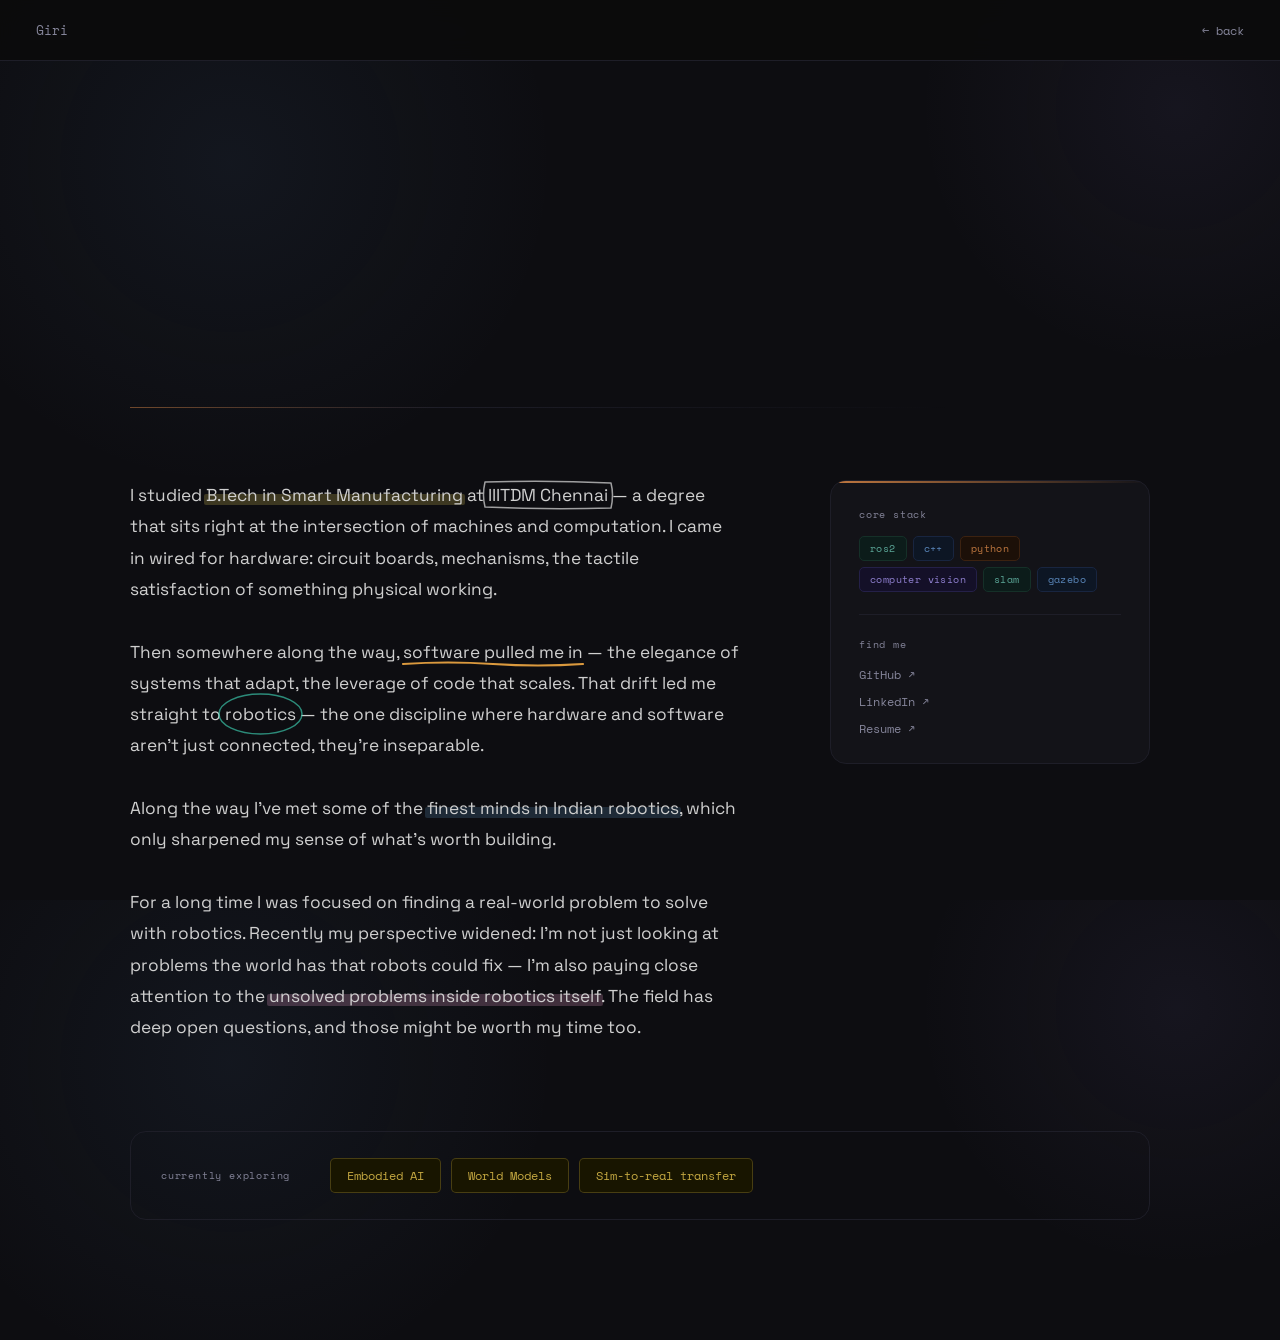
==== about.html @ 3f6599eb "Initial commit for Giri's portfolio website" ====
<!DOCTYPE html>
<html lang="en">
<head>
  <meta charset="UTF-8" />
  <meta name="viewport" content="width=device-width, initial-scale=1.0" />
  <title>About · Giri</title>
  <script>if(window.self!==window.top)document.documentElement.classList.add('embedded');</script>
  <link rel="preconnect" href="https://fonts.googleapis.com" />
  <link href="https://fonts.googleapis.com/css2?family=Space+Grotesk:wght@300;400;500;600&family=Space+Mono:wght@400;700&display=swap" rel="stylesheet" />
  <link rel="stylesheet" href="style.css" />
  <link rel="stylesheet" href="about.css" />
</head>
<body class="page-body">

  <nav class="page-nav">
    <a href="index.html" class="page-nav-logo">Giri</a>
    <a href="index.html" class="page-nav-back">← back</a>
  </nav>

  <div class="about-wrap">

    <!-- ── HEADER: title left, instrument readout right ── -->
    <header class="about-header">
      <div class="about-head-main">
        <p class="page-eyebrow">01 / 06</p>
        <h1 class="about-title">About<br>me<span class="title-tick">.</span></h1>
        <p class="about-tagline">
          Robotics engineer. Software thinker.<br>
          Obsessed with machines that understand the world.
        </p>
      </div>

      <div class="about-readout" aria-label="quick facts">
        <div class="readout-row">
          <span class="readout-key">base</span>
          <span class="readout-val">Bengaluru, IN · 12.97°N 77.59°E</span>
        </div>
        <div class="readout-row">
          <span class="readout-key">education</span>
          <span class="readout-val">IIITDM Chennai</span>
        </div>
        <div class="readout-row">
          <span class="readout-key">degree</span>
          <span class="readout-val">B.Tech Smart Manufacturing</span>
        </div>
        <div class="readout-row">
          <span class="readout-key">status</span>
          <span class="readout-val readout-open"><span class="dot dot--sm"></span>open to work</span>
        </div>
      </div>
    </header>

    <div class="about-rule"></div>

    <!-- ── MAIN GRID ── -->
    <div class="about-grid">

      <!-- Left: narrative -->
      <div class="about-story">

        <p class="about-para">
          I studied
          <span class="hl" data-hl-type="highlighter" data-hl-color="yellow" data-popup="pop-btech">B.Tech in Smart Manufacturing</span>
          at
          <span class="hl" data-hl-type="box" data-hl-color="white" data-popup="pop-iiitdm">IIITDM Chennai</span>
          — a degree that sits right at the intersection of machines and computation.
          I came in wired for hardware: circuit boards, mechanisms, the tactile satisfaction of something physical working.
        </p>

        <p class="about-para">
          Then somewhere along the way,
          <span class="hl" data-hl-type="underline" data-hl-color="orange" data-popup="pop-software">software pulled me in</span>
          — the elegance of systems that adapt, the leverage of code that scales.
          That drift led me straight to
          <span class="hl" data-hl-type="circle" data-hl-color="green" data-popup="pop-robotics">robotics</span>
          — the one discipline where hardware and software aren't just connected, they're inseparable.
        </p>

        <p class="about-para">
          Along the way I've met some of the
          <span class="hl" data-hl-type="highlighter" data-hl-color="blue" data-popup="pop-community">finest minds in Indian robotics</span>,
          which only sharpened my sense of what's worth building.
        </p>

        <p class="about-para">
          For a long time I was focused on finding a
          <span class="hl" data-hl-type="underline" data-hl-color="orange" data-popup="pop-oldlens">real-world problem to solve with robotics</span>.
          Recently my perspective widened: I'm not just looking at problems the world has that robots could fix —
          I'm also paying close attention to the
          <span class="hl" data-hl-type="highlighter" data-hl-color="pink" data-popup="pop-newlens">unsolved problems inside robotics itself</span>.
          The field has deep open questions, and those might be worth my time too.
        </p>

      </div>

      <!-- Right: one instrument panel, copper signal -->
      <aside class="about-sidebar">
        <div class="sidebar-card about-panel">
          <div class="panel-section">
            <span class="sidebar-card-label">core stack</span>
            <div class="stack-tags">
              <span class="tag tag--green">ROS2</span>
              <span class="tag tag--blue">C++</span>
              <span class="tag tag--amber">Python</span>
              <span class="tag tag--purple">Computer Vision</span>
              <span class="tag tag--green">SLAM</span>
              <span class="tag tag--blue">Gazebo</span>
            </div>
          </div>
          <div class="panel-section">
            <span class="sidebar-card-label">find me</span>
            <div class="sidebar-links">
              <a href="#" class="sidebar-link">GitHub ↗</a>
              <a href="#" class="sidebar-link">LinkedIn ↗</a>
              <a href="#" class="sidebar-link">Resume ↗</a>
            </div>
          </div>
        </div>
      </aside>

    </div>

    <!-- ── Currently exploring: full-width band, amber voice ── -->
    <div class="currently-wrap">
      <span class="currently-label">currently exploring</span>
      <div class="currently-items">
        <div class="currently-item">Embodied AI</div>
        <div class="currently-item">World Models</div>
        <div class="currently-item">Sim-to-real transfer</div>
      </div>
    </div>

  </div>

  <!-- Popups -->
  <div class="popup" id="pop-btech">
    <button class="popup-close" aria-label="Close">✕</button>
    <span class="popup-tag">education</span>
    <p>Smart Manufacturing sits at the intersection of mechanical, electronics, and computation — good ground for building broad intuition before narrowing into robotics.</p>
  </div>
  <div class="popup" id="pop-iiitdm">
    <button class="popup-close" aria-label="Close">✕</button>
    <span class="popup-tag">institute</span>
    <p>IIITDM Chennai — Indian Institute of Information Technology, Design and Manufacturing. Design thinking baked into a technical curriculum.</p>
  </div>
  <div class="popup" id="pop-software">
    <button class="popup-close" aria-label="Close">✕</button>
    <span class="popup-tag">turning point</span>
    <p>Hardware gives you the problem. Software gives you the leverage. I wanted both — which is exactly what robotics is.</p>
  </div>
  <div class="popup" id="pop-robotics">
    <button class="popup-close" aria-label="Close">✕</button>
    <span class="popup-tag">discipline</span>
    <p>The only engineering field where mechanical, electrical, and software constraints are all first-class. You can't afford to ignore any of them.</p>
  </div>
  <div class="popup" id="pop-community">
    <button class="popup-close" aria-label="Close">✕</button>
    <span class="popup-tag">community</span>
    <p>The Indian robotics ecosystem is smaller than it looks from outside, but the people in it are building seriously ambitious things. Meeting them changed what I thought was possible.</p>
  </div>
  <div class="popup" id="pop-oldlens">
    <button class="popup-close" aria-label="Close">✕</button>
    <span class="popup-tag">old lens</span>
    <p>The original framing: find a messy real-world domain — logistics, agriculture, healthcare — and ask "could a robot help here?" Still a valid question.</p>
  </div>
  <div class="popup" id="pop-newlens">
    <button class="popup-close" aria-label="Close">✕</button>
    <span class="popup-tag">new lens</span>
    <p>The wider framing: robotics itself has unsolved problems — sim-to-real transfer, safe exploration, uncertainty-aware control. Solving these unlocks everything downstream.</p>
  </div>

  <div class="popup-backdrop"></div>

  <script src="highlights.js"></script>
  <script src="about.js"></script>
<!-- impeccable-live-start -->
<script src="http://localhost:8400/live.js"></script>
<!-- impeccable-live-end -->
</body>
</html>
---- style.css ----
/* =====================================================
   TOKENS — edit here to retheme everything
   ===================================================== */
:root {
  --bg:           #0D0D11;
  --bg-soft:      #101016;
  --card:         #131318;
  --card-hover:   #1A1A22;
  --border:       #1E1E28;
  --border-hover: #2C2C3C;
  --text:         #E6E6EE;
  --muted:        #85859A;
  --muted-dim:    #54546A;
  --faint:        #23232E;
  --steel:        #5B88BC;
  --copper:       #C07840;
  --sage:         #5A9E7E;
  --indigo:       #9080D0;
  --amber:        #C4A840;

  --font-display: 'Space Grotesk', system-ui, sans-serif;
  --font-mono:    'Space Mono', monospace;

  --radius: 16px;
  --gap:    clamp(10px, 1vw, 14px);
}

/* =====================================================
   RESET
   ===================================================== */
*, *::before, *::after { box-sizing: border-box; margin: 0; padding: 0; }
html, body { height: 100%; }

/* Custom Scrollbars */
html {
  scrollbar-width: thin;
  scrollbar-color: rgba(91, 136, 188, 0.25) var(--bg);
}
::-webkit-scrollbar {
  width: 8px;
  height: 8px;
}
::-webkit-scrollbar-track {
  background: var(--bg);
}
::-webkit-scrollbar-thumb {
  background: rgba(91, 136, 188, 0.2) ;
  border-radius: 4px;
  border: 2px solid var(--bg);
}
::-webkit-scrollbar-thumb:hover {
  background: rgba(91, 136, 188, 0.4);
}

body {
  font-family: var(--font-display);
  background:
    radial-gradient(900px circle at 18% 18%, rgba(91,136,188,0.08), transparent 36%),
    radial-gradient(760px circle at 92% 12%, rgba(144,128,208,0.07), transparent 34%),
    var(--bg);
  color: var(--text);
  -webkit-font-smoothing: antialiased;
  /* full-viewport, no scroll on home */
  overflow: hidden;
}

a { text-decoration: none; color: inherit; }
a:focus-visible,
button:focus-visible {
  outline: 2px solid var(--steel);
  outline-offset: 4px;
}

/* =====================================================
   BENTO GRID
   ===================================================== */
.layout {
  display: grid;
  height: 100vh;
  padding: var(--gap);
  gap: var(--gap);
  position: relative;
  z-index: 1;

  /*
    Columns: [col1] [col2] [col3] [col4]
    Rows:    [row1] [row2] [row3]
  */
  grid-template-columns: minmax(280px, 1.05fr) minmax(250px, 1.2fr) minmax(250px, 1.2fr) minmax(260px, 0.95fr);
  grid-template-rows: minmax(220px, 1fr) minmax(200px, 0.9fr) minmax(180px, 0.8fr);

  grid-template-areas:
    "intro    intro    about    work"
    "projects projects reads    work"
    "projects projects exciting contact";
}

/* =====================================================
   INTRO CELL (not a card — just text)
   ===================================================== */
.intro-cell {
  grid-area: intro;
  display: flex;
  flex-direction: row;
  justify-content: space-between;
  align-items: stretch;
  gap: clamp(30px, 4vw, 50px);
  padding: clamp(24px, 3vw, 38px) clamp(20px, 2.4vw, 30px);
  min-width: 0;
}

.intro-inner {
  display: flex;
  flex-direction: column;
  justify-content: space-between;
  flex: 1.25;
  gap: 10px;
}

.intro-label {
  font-family: var(--font-mono);
  font-size: 11px;
  color: var(--steel);
  letter-spacing: 0.06em;
  text-transform: uppercase;
}

.intro-name {
  font-size: clamp(2.4rem, 4.5vw, 3.4rem);
  font-weight: 600;
  line-height: 1.0;
  letter-spacing: -0.03em;
  color: var(--text);
  text-wrap: balance;
}

.intro-lede {
  max-width: 31ch;
  font-size: clamp(1rem, 1.2vw, 1.16rem);
  line-height: 1.48;
  color: #c9c9d6;
  text-wrap: pretty;
}

.intro-actions {
  display: flex;
  flex-wrap: wrap;
  gap: 8px;
  margin-top: 6px;
}

.intro-action {
  min-height: 34px;
  display: inline-flex;
  align-items: center;
  justify-content: center;
  padding: 8px 13px;
  border: 1px solid var(--border);
  border-radius: 8px;
  font-family: var(--font-mono);
  font-size: 10.5px;
  color: var(--muted);
  background: rgba(19,19,24,0.66);
  transition: color 180ms ease, border-color 180ms ease, background 180ms ease, transform 180ms ease;
}

.intro-action:hover {
  color: var(--text);
  border-color: rgba(91,136,188,0.4);
  background: rgba(91,136,188,0.11);
  transform: translateY(-1px);
}

.intro-action--primary {
  color: #dcecff;
  border-color: rgba(91,136,188,0.44);
  background: rgba(91,136,188,0.16);
}

.intro-location {
  font-family: var(--font-mono);
  font-size: 12px;
  color: var(--muted);
  margin-top: 4px;
}

.intro-lower {
  display: flex;
  flex-direction: column;
  justify-content: space-between;
  flex: 0.75;
  gap: 18px;
  border-left: 1px solid rgba(230, 230, 238, 0.08);
  padding-left: clamp(20px, 3vw, 40px);
}

.terminal-console {
  background: rgba(13, 13, 17, 0.6);
  border: 1px solid rgba(92, 196, 122, 0.35);
  border-radius: 8px;
  padding: 14px;
  font-family: var(--font-mono);
  display: flex;
  flex-direction: column;
  gap: 10px;
  transition: border-color 200ms ease;
}
.terminal-header {
  display: flex;
  align-items: center;
  justify-content: space-between;
  font-size: 9px;
  text-transform: uppercase;
  letter-spacing: 0.1em;
  color: #5CC47A;
  border-bottom: 1px solid rgba(91, 136, 188, 0.1);
  padding-bottom: 6px;
  margin-bottom: 4px;
}
.terminal-line {
  display: flex;
  gap: 8px;
  font-size: 11px;
  line-height: 1.4;
}
.terminal-prompt {
  color: #5CC47A;
  user-select: none;
}
.terminal-key {
  color: var(--muted);
}
.terminal-val {
  color: var(--text);
  font-weight: 500;
}
.terminal-status {
  color: #5CC47A;
  font-weight: 600;
}

/* =====================================================
   CARD BASE
   ===================================================== */
.card {
  background: var(--card);
  border: 1px solid var(--border);
  border-radius: var(--radius);
  padding: clamp(20px, 2.2vw, 30px);
  display: flex;
  flex-direction: column;
  justify-content: flex-start;
  position: relative;
  overflow: hidden;
  transition:
    background 220ms ease,
    border-color 220ms ease,
    box-shadow 220ms ease,
    transform 400ms ease;
  cursor: pointer;
  transform-style: preserve-3d;
  will-change: transform;
}

.card:hover {
  background: var(--card-hover);
  border-color: var(--border-hover);
}

/* subtle noise texture overlay */
.card::after {
  content: '';
  position: absolute;
  inset: 0;
  background-image: url("data:image/svg+xml,%3Csvg xmlns='http://www.w3.org/2000/svg' width='200' height='200'%3E%3Cfilter id='n'%3E%3CfeTurbulence type='fractalNoise' baseFrequency='0.9' numOctaves='4' stitchTiles='stitch'/%3E%3C/feTurbulence%3E%3C/image%3E%3C/svg%3E");
  opacity: 0.018;
  pointer-events: none;
  border-radius: var(--radius);
}

/* ── card top row ── */
.card-top {
  display: flex;
  justify-content: space-between;
  align-items: flex-start;
}

.card-label {
  font-family: var(--font-mono);
  font-size: 12px;
  color: var(--muted);
  letter-spacing: 0.04em;
  text-transform: lowercase;
}

.card-arrow {
  font-size: 18px;
  color: var(--faint);
  transition: color 200ms ease, transform 200ms ease;
  line-height: 1;
}

.card:hover .card-arrow {
  color: var(--text);
  transform: translate(2px, -2px);
}

.card-title {
  font-family: var(--font-display);
  font-size: clamp(1.45rem, 2.2vw, 1.95rem);
  font-weight: 600;
  line-height: 1.1;
  letter-spacing: -0.035em;
  color: var(--text);
  margin-top: 12px;
  margin-bottom: auto;
  text-transform: lowercase;
  text-wrap: balance;
}

/* ── card bottom row ── */
.card-bottom {
  display: flex;
  justify-content: space-between;
  align-items: flex-end;
  margin-top: auto;
}

.card-desc {
  font-size: clamp(0.85rem, 1.1vw, 1rem);
  font-weight: 400;
  color: var(--text);
  line-height: 1.45;
  max-width: 34ch;
  margin-top: auto;
  padding-top: 12px;
  text-wrap: pretty;
}

.card-count {
  font-family: var(--font-mono);
  font-size: 11px;
  color: var(--muted);
  white-space: nowrap;
  padding-left: 12px;
  flex-shrink: 0;
}

/* =====================================================
   GRID PLACEMENT
   ===================================================== */
.card--projects  { grid-area: projects; }
.card--about     { grid-area: about; }
.card--work      { grid-area: work; }
.card--exciting  { grid-area: exciting; }
.card--reads     { grid-area: reads; }
.card--contact   { grid-area: contact; }

/* Projects — biggest card, larger title feel */
.card--projects .card-label {
  font-size: 13px;
}
.card--projects .card-desc {
  font-size: clamp(0.95rem, 1.3vw, 1.15rem);
  max-width: 40ch;
}

/* Work — tall right column, timeline fills the space */
.card--work {
  justify-content: flex-start;
}

/* mini git-tree timeline preview inside the work card */
.work-mini {
  margin-top: 18px;
  flex: 1;
  display: flex;
  flex-direction: column;
  justify-content: space-between;
  position: relative;
  z-index: 2;
}
.work-mini::before {               /* continuous tree trunk */
  content: '';
  position: absolute;
  left: 9px;
  top: 26px;
  bottom: 12px;
  width: 1.5px;
  background: linear-gradient(var(--border), var(--border) 70%, transparent);
}

.wm-label {
  font-family: var(--font-mono);
  font-size: 10px;
  letter-spacing: 0.16em;
  text-transform: uppercase;
  color: var(--muted);
  padding-left: 32px;
  margin-bottom: 2px;
  position: relative;
  z-index: 1;
}
.wm-label--edu {
  margin-top: 14px;
  padding-top: 12px;
}

.wm-item {
  display: grid;
  grid-template-columns: 20px 1fr auto;
  align-items: center;
  gap: 12px;
  padding: 8px 0;
  position: relative;
}

.wm-node {
  grid-column: 1;
  justify-self: center;
  width: 9px;
  height: 9px;
  border-radius: 50%;
  background: #2C2C3C;
  border: 2px solid var(--bg);
  box-shadow: 0 0 0 1.5px var(--border);
  z-index: 1;
  box-sizing: border-box;
}
.wm-node--edu {
  border-radius: 2px;
  transform: rotate(45deg);
}
.wm-item--now .wm-node {
  background: #5A9E7E;
  box-shadow: 0 0 0 1.5px rgba(90,158,126,0.5), 0 0 10px rgba(90,158,126,0.55);
}

.wm-node--logo {
  width: 20px;
  height: 20px;
  border-radius: 50%;
  background: #14141a;
  border: 1px solid var(--border);
  box-shadow: none;
  display: flex;
  align-items: center;
  justify-content: center;
  overflow: hidden;
  transform: none;
}
.wm-item--now .wm-node--logo {
  border-color: #5A9E7E;
  box-shadow: 0 0 10px rgba(90,158,126,0.25);
}
.wm-node--logo img {
  width: 100%;
  height: 100%;
  object-fit: cover;
}
.wm-node--logo:not(:has(img)) {
  width: 9px;
  height: 9px;
  background: #2C2C3C;
  border: 2px solid var(--bg);
  box-shadow: 0 0 0 1.5px var(--border);
}
.wm-item--now .wm-node--logo:not(:has(img)) {
  background: #5A9E7E;
  box-shadow: 0 0 0 1.5px rgba(90,158,126,0.5), 0 0 10px rgba(90,158,126,0.55);
}
.wm-text {
  display: flex;
  flex-direction: column;
  gap: 1px;
  min-width: 0;
}
.wm-role {
  font-size: clamp(0.86rem, 1vw, 1rem);
  color: var(--text);
  font-weight: 600;
  line-height: 1.25;
  white-space: nowrap;
  overflow: hidden;
  text-overflow: ellipsis;
}
.wm-co {
  font-family: var(--font-mono);
  font-size: 11px;
  color: var(--muted-dim);
  white-space: nowrap;
  overflow: hidden;
  text-overflow: ellipsis;
}
.wm-date {
  font-family: var(--font-mono);
  font-size: 11px;
  color: var(--muted-dim);
  white-space: nowrap;
}
.wm-item--now .wm-date { color: #5A9E7E; }

/* Contact — smallest, lean label only */
.card--contact .card-desc {
  font-size: 0.9rem;
  color: var(--text);
}

.about-preview {
  margin-top: auto;
  display: grid;
  gap: 14px;
  max-width: 38ch;
}

.about-preview-line {
  font-size: clamp(1rem, 1.6vw, 1.34rem);
  line-height: 1.22;
  letter-spacing: -0.02em;
  color: var(--text);
  text-wrap: balance;
}

.about-preview-note {
  width: fit-content;
  font-family: var(--font-mono);
  font-size: 10px;
  color: #d19a6f;
  background: rgba(192,120,64,0.1);
  border: 1px solid rgba(192,120,64,0.22);
  border-radius: 5px;
  padding: 5px 8px;
}

.work-signal {
  position: relative;
  z-index: 2;
  margin-top: 14px;
  padding-top: 14px;
  border-top: 1px solid rgba(230,230,238,0.08);
  display: grid;
  gap: 4px;
}

.work-signal span {
  font-family: var(--font-mono);
  font-size: 9.5px;
  color: var(--muted-dim);
  text-transform: lowercase;
}

.work-signal strong {
  font-size: 0.82rem;
  color: #d8d3ff;
  font-weight: 500;
  line-height: 1.25;
}

/* =====================================================
   SUB-PAGE SHELL (about, projects, etc.)
   ===================================================== */
.page-body {
  overflow: auto;
}

.page-nav {
  position: sticky;
  top: 0;
  z-index: 10;
  display: flex;
  align-items: center;
  justify-content: space-between;
  padding: 20px 36px;
  background: rgba(12,12,12,0.9);
  backdrop-filter: blur(12px);
  border-bottom: 1px solid var(--border);
}

.page-nav-logo {
  font-family: var(--font-mono);
  font-size: 13px;
  color: var(--muted);
}
.page-nav-logo:hover { color: var(--text); }

.page-nav-back {
  font-family: var(--font-mono);
  font-size: 12px;
  color: var(--muted);
  transition: color 200ms;
}
.page-nav-back:hover { color: var(--text); }

.page-content {
  max-width: 860px;
  margin: 0 auto;
  padding: 72px 36px 120px;
}

.page-eyebrow {
  font-family: var(--font-mono);
  font-size: 11px;
  color: var(--muted);
  text-transform: uppercase;
  letter-spacing: 0.1em;
  margin-bottom: 20px;
}

.page-title {
  font-size: clamp(2.4rem, 5vw, 4rem);
  font-weight: 600;
  letter-spacing: -0.04em;
  line-height: 1.0;
  margin-bottom: 24px;
}

.page-desc {
  font-size: 1.1rem;
  color: var(--muted);
  line-height: 1.7;
  max-width: 52ch;
  margin-bottom: 64px;
}

.placeholder-block {
  border: 1px dashed var(--border);
  border-radius: var(--radius);
  padding: 60px 40px;
  text-align: center;
  font-family: var(--font-mono);
  font-size: 13px;
  color: var(--muted);
}

/* =====================================================
   BACKGROUND NUMBER (decorative, positioned absolute)
   ===================================================== */
.card-bg-num {
  position: absolute;
  bottom: 16px;
  right: 24px;
  font-family: var(--font-mono);
  font-size: clamp(5rem, 9vw, 8.5rem);
  font-weight: 700;
  color: rgba(255, 255, 255, 0.035);
  line-height: 1;
  pointer-events: none;
  letter-spacing: -0.06em;
  user-select: none;
  transition: color 220ms ease;
}
.card:hover .card-bg-num {
  color: rgba(255, 255, 255, 0.055);
}

/* =====================================================
   TECH / TOPIC TAGS
   ===================================================== */
.card-tags {
  display: flex;
  gap: 6px;
  flex-wrap: wrap;
  margin-top: 18px;
}
.card-tags--sm {
  margin-top: 12px;
}

.tag {
  font-family: var(--font-mono);
  font-size: 10px;
  padding: 4px 10px;
  border-radius: 5px;
  text-transform: lowercase;
  letter-spacing: 0.04em;
  border: 1px solid transparent;
}
.tag--green  { background: #0C1C1A; color: #5CA899; border-color: #153028; }
.tag--amber  { background: #1C1008; color: #C07840; border-color: #3C2210; }
.tag--purple { background: #141028; color: #9080D0; border-color: #242048; }
.tag--blue   { background: #0D1624; color: #5B88BC; border-color: #182540; }
.tag--yellow { background: #181500; color: #C4A840; border-color: #352E00; }

/* =====================================================
   CARD-SPECIFIC ACCENTS
   ===================================================== */

/* =====================================================
   PROJECT CAROUSEL — one at a time, swipe animation
   ===================================================== */

.proj-carousel {
  flex: 1;
  min-height: 0;
  position: relative;
  overflow: hidden;
  margin: 12px 0 8px;
  border-radius: 12px;
  border: 1px solid rgba(255,255,255,0.06);
  isolation: isolate;
}

.proj-slide {
  position: absolute;
  inset: 0;
  display: flex;
  align-items: stretch;
  cursor: pointer;
  will-change: transform;
  transform: translateX(100%);
  user-select: none;
  overflow: hidden;
}

/* ── Slide themes — muted, purposeful, not template ── */
.proj-slide--steel {
  background: #0B0F1C;
  color: #5B88BC;
}
.proj-slide--copper {
  background: #130D07;
  color: #C07840;
}
.proj-slide--sage {
  background: #090F0C;
  color: #5A9E7E;
}
.proj-slide--indigo {
  background: #100C1C;
  color: #9080D0;
}
.proj-slide--amber {
  background: #141108;
  color: #C4A840;
}


/* ── Left: info column ── */
.proj-slide-info {
  flex: 1;
  min-width: 0;
  padding: clamp(46px, 5.5vw, 62px) 18px 34px 20px;
  display: flex;
  flex-direction: column;
  position: relative;
  z-index: 2;
}

/* Large ghosted project number — editorial element */
.proj-slide-num {
  font-family: var(--font-mono);
  font-size: clamp(3.2rem, 5vw, 4.5rem);
  font-weight: 700;
  letter-spacing: -0.06em;
  line-height: 1;
  color: currentColor;
  opacity: 0.065;
  position: absolute;
  top: 10px;
  left: 14px;
  pointer-events: none;
  user-select: none;
}

.proj-slide-header {
  display: flex;
  align-items: center;
  gap: 8px;
  margin-bottom: 10px;
}

.proj-slide-title {
  font-size: clamp(1.4rem, 2.4vw, 2.05rem);
  font-weight: 600;
  letter-spacing: -0.035em;
  line-height: 1.12;
  color: var(--text);
  margin-bottom: 8px;
}

.proj-slide-desc {
  font-size: clamp(0.78rem, 0.92vw, 0.9rem);
  color: #a9a9ba;
  line-height: 1.55;
  flex: 1;
  padding-bottom: 12px;
}

.proj-slide-tags {
  display: flex;
  flex-wrap: wrap;
  gap: 5px;
  margin-bottom: 14px;
}

.proj-slide-cta {
  font-family: var(--font-mono);
  font-size: 10px;
  color: currentColor;
  opacity: 0.6;
  letter-spacing: 0.04em;
  transition: opacity 200ms ease;
}
.proj-slide:hover .proj-slide-cta { opacity: 1; }

/* ── Right: visual column ── */
.proj-slide-vis {
  width: 46%;
  flex-shrink: 0;
  position: relative;
  overflow: hidden;
}

/* Subtle color glow from right */
.proj-slide-vis::before {
  content: '';
  position: absolute;
  inset: 0;
  background: radial-gradient(ellipse at 60% 50%, currentColor 0%, transparent 70%);
  opacity: 0.09;
  z-index: 1;
  pointer-events: none;
}

/* Left-edge fade — seamlessly blends vis into info panel */
.proj-slide-vis::after {
  content: '';
  position: absolute;
  top: 0; bottom: 0; left: 0;
  width: 55%;
  z-index: 3;
  pointer-events: none;
}
.proj-slide--steel .proj-slide-vis::after  { background: linear-gradient(to right, #0B0F1C, transparent); }
.proj-slide--copper .proj-slide-vis::after { background: linear-gradient(to right, #130D07, transparent); }
.proj-slide--sage .proj-slide-vis::after   { background: linear-gradient(to right, #090F0C, transparent); }
.proj-slide--indigo .proj-slide-vis::after { background: linear-gradient(to right, #100C1C, transparent); }
.proj-slide--amber .proj-slide-vis::after  { background: linear-gradient(to right, #141108, transparent); }


/* SVG illustrations */
.proj-slide-vis svg {
  position: absolute;
  inset: 0;
  width: 100%;
  height: 100%;
  padding: 14%;
  opacity: 0.45;
  transition: opacity 280ms ease;
  z-index: 2;
}
.proj-slide:hover .proj-slide-vis svg { opacity: 0.62; }

/* =====================================================
   PHOTO SLIDE — full-bleed real photo + left scrim
   ===================================================== */
.proj-slide--photo .proj-slide-photo-bg {
  position: absolute;
  inset: 0;
  z-index: 0;
}
.proj-slide-photo-img {
  width: 100%;
  height: 100%;
  object-fit: cover;
  object-position: center 75%;
  /* zoom in first so translate() has real room to move the subject right/up,
     since object-position alone has almost no horizontal slack on this portrait image */
  transform: scale(1.3) translate(15%, -8%);
  /* subtle grade so it sits in the dark-mode palette */
  filter: grayscale(0.22) contrast(1.04) brightness(0.92) saturate(0.92);
  transition: transform 600ms cubic-bezier(0.22, 1, 0.36, 1), filter 400ms ease;
}
.proj-slide--photo:hover .proj-slide-photo-img {
  transform: scale(1.36) translate(15%, -8%);
  filter: grayscale(0.1) contrast(1.06) brightness(0.98) saturate(1);
}

/* Scrim: solid card colour on the left, fading to reveal the robot on the right,
   plus a bottom darken so the dots + tags stay legible */
.proj-slide--photo .proj-slide-photo-bg::after {
  content: '';
  position: absolute;
  inset: 0;
  pointer-events: none;
  background:
    linear-gradient(90deg,
      #0B0F1C 0%,
      rgba(11,15,28,0.94) 28%,
      rgba(11,15,28,0.55) 52%,
      rgba(11,15,28,0.15) 78%,
      rgba(11,15,28,0.05) 100%),
    linear-gradient(0deg,
      rgba(11,15,28,0.78) 0%,
      rgba(11,15,28,0.1) 26%,
      transparent 45%);
}

/* On the photo slide the info panel overlays the image, constrained to the left */
.proj-slide--photo .proj-slide-info {
  flex: 0 0 min(68%, 430px);
  max-width: min(68%, 430px);
  z-index: 2;
}

/* Faint steel accent line on the seam where text meets photo */
.proj-slide--photo .proj-slide-info::after {
  content: '';
  position: absolute;
  top: 22%;
  bottom: 22%;
  right: 0;
  width: 1px;
  background: linear-gradient(180deg, transparent, rgba(91,136,188,0.25), transparent);
  z-index: 3;
}

/* ── Sudoku photo overrides ── */

/* The newspaper image is landscape; rotate 90° inside the container
   so the pile-of-papers texture fills the card in portrait orientation,
   showing more depth and variation */
.proj-slide-photo-img--sudoku {
  object-position: center center;
  /* rotate in place — the image fills the parent (which is inset:0)
     so we scale to cover after the 90° turn */
  transform-origin: center center;
  transform: rotate(90deg) scale(1.78);
  filter: grayscale(0.35) contrast(1.06) brightness(0.8) saturate(0.8) sepia(0.08);
}
.proj-slide--photo-sudoku:hover .proj-slide-photo-img--sudoku {
  transform: rotate(90deg) scale(1.85);
  filter: grayscale(0.2) contrast(1.08) brightness(0.9) saturate(0.9) sepia(0.04);
}

/* Copper scrim — overrides the generic steel-blue one */
.proj-slide--photo-sudoku .proj-slide-photo-bg::after {
  background:
    linear-gradient(90deg,
      #130D07 0%,
      rgba(19,13,7,0.96) 26%,
      rgba(19,13,7,0.6) 50%,
      rgba(19,13,7,0.18) 74%,
      rgba(19,13,7,0.06) 100%),
    linear-gradient(0deg,
      rgba(19,13,7,0.82) 0%,
      rgba(19,13,7,0.12) 28%,
      transparent 48%);
}

/* Copper accent seam line */
.proj-slide--photo-sudoku .proj-slide-info::after {
  background: linear-gradient(180deg, transparent, rgba(192,120,64,0.3), transparent);
}

/* ── AMR diagram photo overrides ── */

/* The diagram is light-background technical art — darken + desaturate
   so it reads as a dark card visual, letting the colorful trajectories glow */
.proj-slide-photo-img--amr {
  object-position: 38% 52%;
  filter: brightness(0.42) saturate(1.4) contrast(1.12) hue-rotate(8deg);
  transition: transform 600ms cubic-bezier(0.22, 1, 0.36, 1), filter 400ms ease;
}
.proj-slide--photo-amr:hover .proj-slide-photo-img--amr {
  transform: scale(1.04);
  filter: brightness(0.52) saturate(1.5) contrast(1.14) hue-rotate(8deg);
}

/* Sage/green scrim — overrides the generic steel-blue one */
.proj-slide--photo-amr .proj-slide-photo-bg::after {
  background:
    linear-gradient(90deg,
      #090F0C 0%,
      rgba(9,15,12,0.97) 25%,
      rgba(9,15,12,0.65) 48%,
      rgba(9,15,12,0.2) 72%,
      rgba(9,15,12,0.05) 100%),
    linear-gradient(0deg,
      rgba(9,15,12,0.85) 0%,
      rgba(9,15,12,0.1) 26%,
      transparent 46%);
}

/* Sage accent seam line */
.proj-slide--photo-amr .proj-slide-info::after {
  background: linear-gradient(180deg, transparent, rgba(90,158,126,0.3), transparent);
}

/* ── Trolley diagram photo overrides ── */
.proj-slide-photo-img--trolley {
  object-position: 50% 50%;
  filter: brightness(0.46) saturate(1.3) contrast(1.15) hue-rotate(-10deg);
  transition: transform 600ms cubic-bezier(0.22, 1, 0.36, 1), filter 400ms ease;
}
.proj-slide--photo-trolley:hover .proj-slide-photo-img--trolley {
  transform: scale(1.04);
  filter: brightness(0.56) saturate(1.4) contrast(1.18) hue-rotate(-10deg);
}

/* Indigo scrim — overrides the generic steel-blue one */
.proj-slide--photo-trolley .proj-slide-photo-bg::after {
  background:
    linear-gradient(90deg,
      #100C1C 0%,
      rgba(16,12,28,0.97) 25%,
      rgba(16,12,28,0.68) 48%,
      rgba(16,12,28,0.22) 72%,
      rgba(16,12,28,0.05) 100%),
    linear-gradient(0deg,
      rgba(16,12,28,0.88) 0%,
      rgba(16,12,28,0.12) 26%,
      transparent 46%);
}

/* Indigo accent seam line */
.proj-slide--photo-trolley .proj-slide-info::after {
  background: linear-gradient(180deg, transparent, rgba(144,128,208,0.35), transparent);
}

/* ── Traversability photo overrides ── */
.proj-slide-photo-img--traversability {
  object-position: 50% 50%;
  filter: brightness(0.52) saturate(1.25) contrast(1.12);
  transition: transform 600ms cubic-bezier(0.22, 1, 0.36, 1), filter 400ms ease;
}
.proj-slide--photo-traversability:hover .proj-slide-photo-img--traversability {
  transform: scale(1.04);
  filter: brightness(0.62) saturate(1.35) contrast(1.15);
}

/* Amber/Warm scrim — overrides the generic steel-blue one */
.proj-slide--photo-traversability .proj-slide-photo-bg::after {
  background:
    linear-gradient(90deg,
      #141108 0%,
      rgba(20,17,8,0.97) 25%,
      rgba(20,17,8,0.68) 48%,
      rgba(20,17,8,0.22) 72%,
      rgba(20,17,8,0.05) 100%),
    linear-gradient(0deg,
      rgba(20,17,8,0.88) 0%,
      rgba(20,17,8,0.12) 26%,
      transparent 46%);
}

/* Amber accent seam line */
.proj-slide--photo-traversability .proj-slide-info::after {
  background: linear-gradient(180deg, transparent, rgba(196,168,64,0.35), transparent);
}

/* ── Badges ── */
.proj-badge {
  font-family: var(--font-mono);
  font-size: 9px;
  letter-spacing: 0.05em;
  padding: 2px 7px;
  border-radius: 20px;
  display: inline-block;
  width: fit-content;
  text-transform: lowercase;
}
.proj-badge--done {
  color: #5CA899;
  background: #0C1C1A;
  border: 1px solid #183028;
}
.proj-badge--wip {
  color: #C07840;
  background: #1C1008;
  border: 1px solid #3C2210;
}

/* ── Navigation dots ── */
.proj-dots {
  position: absolute;
  bottom: 13px;
  left: 18px;
  display: flex;
  gap: 5px;
  z-index: 10;
}
.proj-dot {
  position: relative;
  width: 18px;
  height: 5px;
  border-radius: 3px;
  background: rgba(255,255,255,0.15);
  border: none;
  cursor: pointer;
  padding: 0;
  transform: scaleX(0.28);
  transform-origin: left center;
  transition: background 200ms ease, transform 280ms cubic-bezier(0.22, 1, 0.36, 1);
}
.proj-dot::before {
  content: '';
  position: absolute;
  inset: -15px -10px;
}
.proj-dot.is-active {
  transform: scaleX(1);
  background: rgba(255,255,255,0.55);
}
.proj-dot:hover:not(.is-active) {
  background: rgba(255,255,255,0.3);
}

/* Projects — steel blue top bar */
.card--projects::before {
  content: '';
  position: absolute;
  top: 0; left: 0; right: 0;
  height: 2px;
  background: linear-gradient(90deg, #5B88BC, transparent);
  border-radius: var(--radius) var(--radius) 0 0;
  opacity: 0.75;
}
.card--projects:hover {
  box-shadow: 0 0 0 1px rgba(91, 136, 188, 0.14), 0 12px 40px rgba(91, 136, 188, 0.07);
}

/* About — copper top bar */
.card--about::before {
  content: '';
  position: absolute;
  top: 0; left: 0; right: 0;
  height: 2px;
  background: linear-gradient(90deg, #C07840, transparent);
  border-radius: var(--radius) var(--radius) 0 0;
  opacity: 0.75;
}
.card--about:hover {
  box-shadow: 0 0 0 1px rgba(192, 120, 64, 0.12), 0 12px 40px rgba(192, 120, 64, 0.05);
}

/* Work — indigo top bar */
.card--work::before {
  content: '';
  position: absolute;
  top: 0; left: 0; right: 0;
  height: 2px;
  background: linear-gradient(90deg, #9080D0, transparent);
  border-radius: var(--radius) var(--radius) 0 0;
  opacity: 0.65;
}
.card--work:hover {
  box-shadow: 0 0 0 1px rgba(144, 128, 208, 0.12), 0 12px 40px rgba(144, 128, 208, 0.06);
}

/* Contact — sage border on hover */
.card--contact:hover {
  border-color: rgba(90, 158, 126, 0.3);
  box-shadow: 0 0 0 1px rgba(90, 158, 126, 0.08), 0 8px 24px rgba(90, 158, 126, 0.04);
}

/* =====================================================
   PULSING STATUS DOT
   ===================================================== */
.dot {
  position: relative;
}
.dot::after {
  content: '';
  position: absolute;
  inset: -4px;
  border-radius: 50%;
  border: 1px solid #5CC47A;
  opacity: 0;
  animation: ping 2.4s ease-out infinite;
}
@keyframes ping {
  0%   { opacity: 0.5; transform: scale(1); }
  100% { opacity: 0;   transform: scale(2.8); }
}

/* =====================================================
   RESPONSIVE — stack to scroll on small screens
   ===================================================== */
@media (max-width: 900px) {
  body { overflow: auto; }

  .layout {
    height: auto;
    grid-template-columns: 1fr 1fr;
    grid-template-rows: auto;
    grid-template-areas:
      "intro    intro"
      "projects projects"
      "about    work"
      "exciting reads"
      "contact  contact";
    min-height: 100vh;
    padding: 10px;
    gap: 10px;
  }

  .intro-cell { min-height: auto; }
  .card--projects { min-height: 430px; }
  .card--work     { min-height: 360px; }
}

@media (max-width: 700px) {
  .intro-cell {
    flex-direction: column;
    gap: 24px;
    min-height: auto;
  }
  .intro-lower {
    border-left: none;
    padding-left: 0;
    gap: 16px;
  }
}

@media (max-width: 540px) {
  body {
    background:
      radial-gradient(620px circle at 18% 8%, rgba(91,136,188,0.09), transparent 40%),
      var(--bg);
  }

  .layout {
    grid-template-columns: 1fr;
    grid-template-areas:
      "intro"
      "projects"
      "about"
      "work"
      "exciting"
      "reads"
      "contact";
  }

  .intro-cell {
    min-height: 560px;
    padding: 28px 20px;
  }

  .intro-name {
    font-size: clamp(4rem, 22vw, 5.5rem);
  }

  .card {
    min-height: 190px;
  }

  .card--projects {
    min-height: 520px;
  }

  .proj-slide--photo .proj-slide-info {
    flex-basis: 100%;
    max-width: 100%;
  }

  .proj-slide--photo .proj-slide-info::after {
    display: none;
  }

  .proj-slide--photo .proj-slide-photo-bg::after,
  .proj-slide--photo-sudoku .proj-slide-photo-bg::after,
  .proj-slide--photo-amr .proj-slide-photo-bg::after,
  .proj-slide--photo-trolley .proj-slide-photo-bg::after,
  .proj-slide--photo-traversability .proj-slide-photo-bg::after {
    background:
      linear-gradient(90deg, rgba(11,15,28,0.96) 0%, rgba(11,15,28,0.78) 58%, rgba(11,15,28,0.42) 100%),
      linear-gradient(0deg, rgba(11,15,28,0.86) 0%, transparent 48%);
  }

  .overlay-panel {
    width: calc(100vw - 18px);
    height: calc(100vh - 18px);
    border-radius: 16px;
  }
}

@media (prefers-reduced-motion: reduce) {
  *,
  *::before,
  *::after {
    animation-duration: 0.01ms !important;
    animation-iteration-count: 1 !important;
    scroll-behavior: auto !important;
    transition-duration: 0.01ms !important;
  }
}

/* =====================================================
   PANEL — floating rounded page wrapper for sub-pages
   ===================================================== */
body.panel-page {
  overflow: auto;
  height: auto;
  display: flex;
  flex-direction: column;
  align-items: center;
  justify-content: flex-start;
  padding: 36px 16px 80px;
  background: var(--bg);
}

.panel {
  width: 100%;
  max-width: 820px;
  background: var(--card);
  border: 1px solid #252525;
  border-radius: 24px;
  box-shadow:
    0 0 0 1px rgba(255,255,255,0.03),
    0 48px 120px rgba(0,0,0,0.8),
    0 16px 40px rgba(0,0,0,0.5);
  overflow: hidden;
  animation: panelIn 380ms cubic-bezier(0.34, 1.1, 0.64, 1) both;
}

@keyframes panelIn {
  from { opacity: 0; transform: translateY(28px) scale(0.97); }
  to   { opacity: 1; transform: translateY(0)     scale(1);   }
}

.panel-nav {
  display: flex;
  justify-content: space-between;
  align-items: center;
  padding: 18px 32px;
  border-bottom: 1px solid var(--border);
}

.panel-nav-logo {
  font-family: var(--font-mono);
  font-size: 12px;
  color: var(--muted);
  transition: color 180ms;
}
.panel-nav-logo:hover { color: var(--text); }

.panel-nav-back {
  font-family: var(--font-mono);
  font-size: 12px;
  color: var(--muted);
  transition: color 180ms;
}
.panel-nav-back:hover { color: var(--text); }

.panel-body {
  padding: 48px 52px 64px;
}

/* ── Shared highlight base ── */
.hl {
  position: relative;
  cursor: pointer;
  display: inline;
}
.hl:hover { opacity: 0.85; }

/* ── Shared popup ── */
.popup {
  position: fixed;
  z-index: 300;
  background: #1c1c1c;
  border: 1px solid #303030;
  border-radius: 16px;
  padding: 22px 26px;
  width: clamp(240px, 30vw, 340px);
  box-shadow:
    0 8px 32px rgba(0,0,0,0.7),
    0 2px 8px rgba(0,0,0,0.5);
  opacity: 0;
  transform: translateY(8px) scale(0.97);
  transition: opacity 220ms ease, transform 220ms ease;
  pointer-events: none;
}
.popup.active {
  opacity: 1;
  transform: translateY(0) scale(1);
  pointer-events: all;
}
.popup-tag {
  display: inline-block;
  font-family: var(--font-mono);
  font-size: 10px;
  text-transform: lowercase;
  letter-spacing: 0.06em;
  color: var(--muted);
  background: #252525;
  padding: 3px 8px;
  border-radius: 4px;
  margin-bottom: 10px;
}
.popup p {
  font-size: 0.88rem;
  line-height: 1.65;
  color: #bdbdbd;
}
.popup-close {
  position: absolute;
  top: 12px; right: 14px;
  background: none; border: none;
  color: var(--muted); font-size: 12px;
  cursor: pointer; padding: 4px;
  transition: color 150ms;
}
.popup-close:hover { color: var(--text); }

.popup-backdrop {
  display: none;
  position: fixed; inset: 0; z-index: 299;
  background: rgba(0,0,0,0.25);
  backdrop-filter: blur(1px);
}
.popup-backdrop.active { display: block; }


/* =====================================================
   OVERLAY — floating rounded panel
   ===================================================== */
.overlay {
  position: fixed;
  inset: 0;
  z-index: 500;
  display: flex;
  align-items: center;
  justify-content: center;
  background: rgba(0, 0, 0, 0.55);
  backdrop-filter: blur(10px);
  -webkit-backdrop-filter: blur(10px);
  opacity: 0;
  pointer-events: none;
  transition: opacity 280ms ease;
}
.overlay.open {
  opacity: 1;
  pointer-events: all;
}
.overlay-panel {
  position: relative;
  width: 86vw;
  height: 88vh;
  background: #0f0f0f;
  border: 1px solid #272727;
  border-radius: 24px;
  box-shadow:
    0 40px 120px rgba(0, 0, 0, 0.85),
    0 0 0 1px rgba(255,255,255,0.04) inset;
  overflow: hidden;
  transform: scale(0.96) translateY(16px);
  transition: transform 300ms cubic-bezier(0.22, 1, 0.36, 1);
}
.overlay.open .overlay-panel {
  transform: scale(1) translateY(0);
}
.overlay-close {
  position: absolute;
  top: 18px;
  right: 20px;
  z-index: 10;
  width: 30px;
  height: 30px;
  border-radius: 50%;
  background: #1e1e1e;
  border: 1px solid #303030;
  color: #666;
  font-size: 13px;
  cursor: pointer;
  display: flex;
  align-items: center;
  justify-content: center;
  transition: color 150ms, background 150ms, border-color 150ms;
  line-height: 1;
}
.overlay-close:hover {
  color: #eee;
  background: #2a2a2a;
  border-color: #444;
}
.overlay-frame {
  width: 100%;
  height: 100%;
  border: none;
  display: block;
}

/* =====================================================
   EMBEDDED MODE (sub-pages inside iframe)
   ===================================================== */
html.embedded .page-nav { display: none !important; }
html.embedded .page-content  { padding-top: 40px; }
html.embedded .about-content { padding-top: 40px; }
html.embedded .exciting-content { padding-top: 40px; }

/* =====================================================
   HIGHLIGHT TYPES (shared between about/exciting)
   ===================================================== */
.hl {
  position: relative;
  cursor: pointer;
  display: inline;
}

/* Highlighter fill — slides in from left */
.hl-fill {
  position: absolute;
  bottom: 1px;
  left: -2px;
  height: 52%;
  width: calc(100% + 4px);
  border-radius: 2px;
  pointer-events: none;
  z-index: -1;
  display: block;
  transform: scaleX(0);
  transform-origin: left center;
  transition: transform 480ms cubic-bezier(0.22, 1, 0.36, 1);
}
/* SVG box / circle / underline */
.hl-svg {
  position: absolute;
  top: -6px;
  left: -8px;
  width: calc(100% + 16px);
  height: calc(100% + 12px);
  overflow: visible;
  pointer-events: none;
}
.hl-svg path, .hl-svg ellipse {
  fill: none;
  stroke-linecap: round;
  stroke-linejoin: round;
}
/* Underline SVG sits below */
.hl-underline-svg {
  position: absolute;
  bottom: -5px;
  left: 0;
  width: 100%;
  height: 8px;
  overflow: visible;
  pointer-events: none;
}
---- about.css ----
/* =====================================================
   ABOUT PAGE — copper-signal panel of the instrument set
   ===================================================== */

.about-wrap {
  max-width: 1100px;
  margin: 0 auto;
  padding: 64px 40px 120px;
}

/* ── Header: title left, mono readout right ── */
.about-header {
  display: grid;
  grid-template-columns: minmax(0, 1fr) minmax(300px, 380px);
  gap: clamp(40px, 6vw, 96px);
  align-items: end;
  margin-bottom: 48px;
  opacity: 0;
  transform: translateY(24px);
}


.about-title {
  font-size: clamp(2.8rem, 6vw, 4rem);
  font-weight: 600;
  letter-spacing: -0.04em;
  line-height: 0.95;
  margin-bottom: 24px;
  color: var(--text);
}
.title-tick { color: var(--copper); }

.about-tagline {
  font-size: 1rem;
  color: var(--muted);
  line-height: 1.65;
  font-weight: 400;
  max-width: 42ch;
}

/* The readout: machine voice, copper signal bar */
.about-readout {
  position: relative;
  background: var(--card);
  border: 1px solid var(--border);
  border-radius: var(--radius);
  padding: 22px 24px;
  overflow: hidden;
}
.about-readout::before {
  content: '';
  position: absolute;
  top: 0; left: 0; right: 0;
  height: 2px;
  background: linear-gradient(90deg, var(--copper), transparent);
}

.readout-row {
  display: flex;
  justify-content: space-between;
  align-items: baseline;
  gap: 16px;
  padding: 9px 0;
  border-bottom: 1px solid var(--border);
  font-family: var(--font-mono);
  font-size: 11.5px;
}
.readout-row:first-child { padding-top: 0; }
.readout-row:last-child  { padding-bottom: 0; border-bottom: none; }

.readout-key {
  color: var(--muted);
  letter-spacing: 0.06em;
  flex-shrink: 0;
}
.readout-val {
  color: var(--text);
  text-align: right;
}
.readout-open {
  display: inline-flex;
  align-items: center;
  gap: 7px;
  color: #5CC47A;
}

/* ── Divider: copper fade ── */
.about-rule {
  height: 1px;
  background: linear-gradient(90deg, rgba(192, 120, 64, 0.55), var(--border) 30%, transparent 80%);
  margin-bottom: clamp(48px, 6vw, 72px);
  opacity: 0;
  animation: aboutFadeUp 400ms ease 320ms both;
}

/* ── Grid: story + panel rail ── */
.about-grid {
  display: grid;
  grid-template-columns: minmax(0, 1fr) 320px;
  gap: clamp(48px, 7vw, 96px);
  align-items: start;
}

/* ── Story (left column) ── */
.about-story {
  display: flex;
  flex-direction: column;
  gap: 32px;
}

.about-para {
  font-size: clamp(1rem, 1.35vw, 1.15rem);
  line-height: 1.8;
  color: #d0d0d0;
  font-weight: 400;
  max-width: 68ch;
  text-wrap: pretty;
  opacity: 0;
  transform: translateY(18px);
  transition: opacity 560ms cubic-bezier(0.22, 1, 0.36, 1),
              transform 560ms cubic-bezier(0.22, 1, 0.36, 1);
}
.about-para.revealed {
  opacity: 1;
  transform: translateY(0);
}

/* stagger siblings */
.about-para:nth-child(2) { transition-delay: 60ms; }
.about-para:nth-child(3) { transition-delay: 120ms; }
.about-para:nth-child(4) { transition-delay: 180ms; }

/* ── Sidebar: one panel, copper signal ── */
.about-sidebar {
  position: sticky;
  top: 24px;
}

.sidebar-card.about-panel {
  position: relative;
  background: var(--card);
  border: 1px solid var(--border);
  border-radius: var(--radius);
  padding: 26px 28px;
  overflow: hidden;
  opacity: 0;
  transform: translateY(18px);
  transition: opacity 560ms ease, transform 560ms ease,
              border-color 220ms ease, box-shadow 220ms ease;
}
.sidebar-card.about-panel::before {
  content: '';
  position: absolute;
  top: 0; left: 0; right: 0;
  height: 2px;
  background: linear-gradient(90deg, var(--copper), transparent);
}
.sidebar-card.about-panel.revealed {
  opacity: 1;
  transform: translateY(0);
}
.sidebar-card.about-panel:hover {
  border-color: var(--border-hover);
  box-shadow: 0 0 0 1px rgba(192, 120, 64, 0.14), 0 12px 40px rgba(192, 120, 64, 0.07);
}

.panel-section + .panel-section {
  margin-top: 22px;
  padding-top: 22px;
  border-top: 1px solid var(--border);
}

.sidebar-card-label {
  font-family: var(--font-mono);
  font-size: 10px;
  color: var(--muted);
  text-transform: lowercase;
  letter-spacing: 0.08em;
  display: block;
  margin-bottom: 14px;
}

/* stack tags */
.stack-tags {
  display: flex;
  flex-wrap: wrap;
  gap: 6px;
}

/* links */
.sidebar-links {
  display: flex;
  flex-direction: column;
  gap: 10px;
}
.sidebar-link {
  font-family: var(--font-mono);
  font-size: 12px;
  color: var(--muted);
  text-decoration: none;
  transition: color 180ms ease, transform 180ms ease;
  display: flex;
  align-items: center;
}
.sidebar-link:hover {
  color: var(--text);
  transform: translateX(2px);
}

/* ── Currently exploring: full-width amber band ── */
.currently-wrap {
  margin-top: clamp(56px, 8vw, 88px);
  border: 1px solid var(--border);
  border-radius: var(--radius);
  padding: 26px 30px;
  display: flex;
  align-items: center;
  flex-wrap: wrap;
  gap: 18px 40px;
  opacity: 0;
  transform: translateY(18px);
  transition: opacity 560ms ease 120ms, transform 560ms ease 120ms;
}
.currently-wrap.revealed {
  opacity: 1;
  transform: translateY(0);
}

.currently-label {
  font-family: var(--font-mono);
  font-size: 10px;
  color: var(--muted);
  text-transform: lowercase;
  letter-spacing: 0.08em;
  flex-shrink: 0;
}

.currently-items {
  display: flex;
  flex-wrap: wrap;
  gap: 10px;
}

.currently-item {
  font-family: var(--font-mono);
  font-size: 12px;
  color: var(--amber);
  background: #181500;
  border: 1px solid rgba(196, 168, 64, 0.28);
  border-radius: 5px;
  padding: 8px 16px;
  transition: border-color 220ms ease, background 220ms ease;
}
.currently-item:hover {
  border-color: rgba(196, 168, 64, 0.6);
  background: #1D1A04;
}

/* ── Page load animation ── */
@keyframes aboutFadeUp {
  from { opacity: 0; transform: translateY(24px); }
  to   { opacity: 1; transform: translateY(0); }
}

@media (prefers-reduced-motion: reduce) {
  .about-header, .about-rule {
    animation: none;
    opacity: 1;
    transform: none;
  }
}

/* ── Responsive ── */
@media (max-width: 900px) {
  .about-header {
    grid-template-columns: 1fr;
    gap: 32px;
    align-items: start;
  }
  .about-readout { max-width: 440px; }
  .about-grid {
    grid-template-columns: 1fr;
    gap: 40px;
  }
  .about-sidebar { position: static; }
}

@media (max-width: 780px) {
  .about-wrap {
    padding: 40px 24px 90px;
  }
}
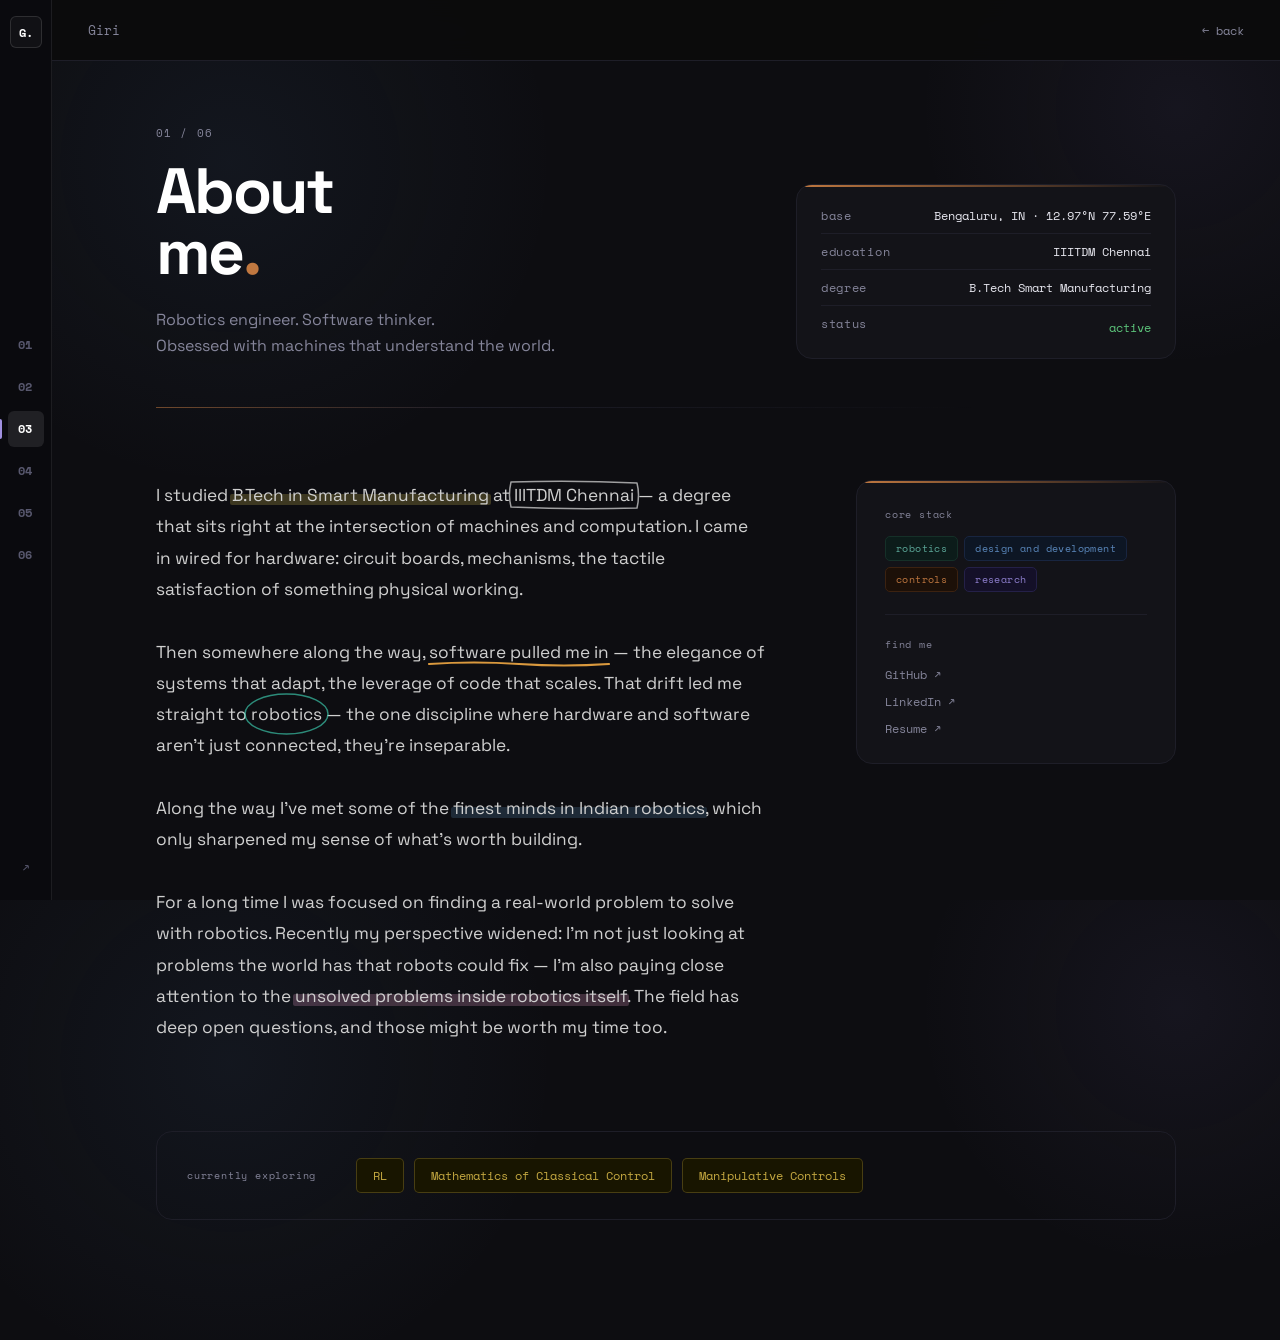
==== commit 56cee868: "Second commit" ====
--- a/about.html
+++ b/about.html
@@ -7,8 +7,28 @@
   <script>if(window.self!==window.top)document.documentElement.classList.add('embedded');</script>
   <link rel="preconnect" href="https://fonts.googleapis.com" />
   <link href="https://fonts.googleapis.com/css2?family=Space+Grotesk:wght@300;400;500;600&family=Space+Mono:wght@400;700&display=swap" rel="stylesheet" />
-  <link rel="stylesheet" href="style.css" />
-  <link rel="stylesheet" href="about.css" />
+  <link rel="stylesheet" href="style.css?v=2" />
+  <link rel="stylesheet" href="about.css?v=2" />
+  <style>
+    /* Absolute visibility guarantee for standalone & iframe overlay modes */
+    .about-header, header.about-header, html.embedded .about-header {
+      opacity: 1 !important;
+      visibility: visible !important;
+      transform: none !important;
+      animation: none !important;
+      display: grid !important;
+    }
+    .about-title, html.embedded .about-title {
+      color: #FFFFFF !important;
+      opacity: 1 !important;
+      visibility: visible !important;
+      display: block !important;
+    }
+    .about-head-main, .about-readout, .page-eyebrow, .about-tagline {
+      opacity: 1 !important;
+      visibility: visible !important;
+    }
+  </style>
 </head>
 <body class="page-body">
 
@@ -45,7 +65,7 @@
         </div>
         <div class="readout-row">
           <span class="readout-key">status</span>
-          <span class="readout-val readout-open"><span class="dot dot--sm"></span>open to work</span>
+          <span class="readout-val readout-open"><span class="dot dot--sm"></span>active</span>
         </div>
       </div>
     </header>
@@ -99,12 +119,10 @@
           <div class="panel-section">
             <span class="sidebar-card-label">core stack</span>
             <div class="stack-tags">
-              <span class="tag tag--green">ROS2</span>
-              <span class="tag tag--blue">C++</span>
-              <span class="tag tag--amber">Python</span>
-              <span class="tag tag--purple">Computer Vision</span>
-              <span class="tag tag--green">SLAM</span>
-              <span class="tag tag--blue">Gazebo</span>
+              <span class="tag tag--green">Robotics</span>
+              <span class="tag tag--blue">Design and Development</span>
+              <span class="tag tag--amber">Controls</span>
+              <span class="tag tag--purple">Research</span>
             </div>
           </div>
           <div class="panel-section">
@@ -124,9 +142,9 @@
     <div class="currently-wrap">
       <span class="currently-label">currently exploring</span>
       <div class="currently-items">
-        <div class="currently-item">Embodied AI</div>
-        <div class="currently-item">World Models</div>
-        <div class="currently-item">Sim-to-real transfer</div>
+        <div class="currently-item">RL</div>
+        <div class="currently-item">Mathematics of Classical Control</div>
+        <div class="currently-item">Manipulative Controls</div>
       </div>
     </div>
 
@@ -173,6 +191,7 @@
 
   <script src="highlights.js"></script>
   <script src="about.js"></script>
+  <script src="vnav.js"></script>
 <!-- impeccable-live-start -->
 <script src="http://localhost:8400/live.js"></script>
 <!-- impeccable-live-end -->
--- a/style.css
+++ b/style.css
@@ -72,11 +72,116 @@
 }
 
 /* =====================================================
+   SYSTEM HUD BAR (Sticky Top Spotlight)
+   ===================================================== */
+.system-hud-bar {
+  position: sticky;
+  top: 0;
+  z-index: 1000;
+  display: flex;
+  align-items: center;
+  justify-content: space-between;
+  gap: 16px;
+  padding: 10px clamp(16px, 3vw, 32px);
+  background: rgba(18, 17, 28, 0.94);
+  backdrop-filter: blur(14px);
+  -webkit-backdrop-filter: blur(14px);
+  border-bottom: 1px solid rgba(160, 144, 224, 0.32);
+  box-shadow: 0 4px 28px rgba(0, 0, 0, 0.55), 0 1px 0 rgba(255, 255, 255, 0.05) inset;
+  transition: border-color 0.2s ease, background 0.2s ease;
+}
+.system-hud-bar:hover {
+  background: rgba(22, 20, 36, 0.98);
+  border-bottom-color: rgba(160, 144, 224, 0.65);
+}
+.system-hud-left {
+  display: flex;
+  align-items: center;
+  gap: 12px;
+  flex-wrap: wrap;
+  min-width: 0;
+}
+.system-hud-badge {
+  display: inline-flex;
+  align-items: center;
+  gap: 6px;
+  font-family: var(--font-mono);
+  font-size: 10.5px;
+  font-weight: 700;
+  letter-spacing: 0.06em;
+  color: #B4A4F0;
+  background: rgba(160, 144, 224, 0.18);
+  padding: 3px 9px;
+  border-radius: 99px;
+  white-space: nowrap;
+}
+.system-hud-title {
+  font-family: var(--font-sans);
+  font-size: 13.5px;
+  font-weight: 600;
+  color: #fff;
+  white-space: nowrap;
+}
+.system-hud-sep {
+  color: var(--steel);
+  font-family: var(--font-mono);
+  font-size: 13px;
+}
+.system-hud-desc {
+  font-family: var(--font-sans);
+  font-size: 13px;
+  color: #c9c4e2;
+  overflow: hidden;
+  text-overflow: ellipsis;
+  white-space: nowrap;
+}
+.system-hud-action {
+  display: inline-flex;
+  align-items: center;
+  justify-content: center;
+  padding: 6px 14px;
+  border: 1px solid rgba(160, 144, 224, 0.65);
+  border-radius: 8px;
+  font-family: var(--font-mono);
+  font-size: 11px;
+  font-weight: 700;
+  letter-spacing: 0.03em;
+  color: #ffffff;
+  background: rgba(160, 144, 224, 0.25);
+  text-decoration: none;
+  white-space: nowrap;
+  transition: all 180ms ease;
+  box-shadow: 0 0 14px rgba(160, 144, 224, 0.25);
+}
+.system-hud-action:hover {
+  background: rgba(160, 144, 224, 0.42);
+  border-color: rgba(160, 144, 224, 0.95);
+  transform: translateY(-1px);
+  box-shadow: 0 0 20px rgba(160, 144, 224, 0.45);
+}
+@media (max-width: 850px) {
+  .system-hud-desc {
+    display: none;
+  }
+  .system-hud-sep {
+    display: none;
+  }
+}
+@media (max-width: 580px) {
+  .system-hud-bar {
+    flex-direction: column;
+    align-items: flex-start;
+    gap: 10px;
+  }
+}
+
+/* =====================================================
    BENTO GRID
    ===================================================== */
 .layout {
   display: grid;
-  height: 100vh;
+  height: calc(100vh - 52px);
+  min-height: 680px;
   padding: var(--gap);
   gap: var(--gap);
   position: relative;
@@ -150,7 +255,7 @@
 }
 
 .intro-action {
-  min-height: 34px;
+  min-height: 38px;
   display: inline-flex;
   align-items: center;
   justify-content: center;
@@ -158,8 +263,10 @@
   border: 1px solid var(--border);
   border-radius: 8px;
   font-family: var(--font-mono);
-  font-size: 10.5px;
-  color: var(--muted);
+  font-size: 11px;
+  font-weight: 700;
+  letter-spacing: 0.02em;
+  color: #c6c6d4;
   background: rgba(19,19,24,0.66);
   transition: color 180ms ease, border-color 180ms ease, background 180ms ease, transform 180ms ease;
 }
@@ -175,6 +282,50 @@
   color: #dcecff;
   border-color: rgba(91,136,188,0.44);
   background: rgba(91,136,188,0.16);
+}
+
+/* Each action reports a distinct next step, rather than receding into utility links. */
+.intro-action--contact {
+  color: #d8f3e4;
+  border-color: rgba(90,158,126,0.72);
+  background: rgba(90,158,126,0.22);
+}
+
+.intro-action--resume {
+  color: #e5dfff;
+  border-color: rgba(144,128,208,0.7);
+  background: rgba(144,128,208,0.21);
+}
+
+.intro-action--contact:hover,
+.intro-action--contact:focus-visible {
+  color: #effff6;
+  border-color: var(--sage);
+  background: rgba(90,158,126,0.34);
+}
+
+.intro-action--resume:hover,
+.intro-action--resume:focus-visible {
+  color: #f5f1ff;
+  border-color: var(--indigo);
+  background: rgba(144,128,208,0.34);
+}
+
+/* ── Spotlight Badge in Projects page header/meta (.project-status--spotlight) ── */
+.project-status--spotlight {
+  display: inline-flex;
+  align-items: center;
+  gap: 6px;
+  font-family: var(--font-mono);
+  font-size: 10px;
+  font-weight: 700;
+  color: #C6BAF8;
+  background: rgba(160, 144, 224, 0.15);
+  border: 1px solid rgba(160, 144, 224, 0.35);
+  padding: 3px 9px;
+  border-radius: 99px;
+  text-transform: uppercase;
+  letter-spacing: 0.05em;
 }
 
 .intro-location {
@@ -194,49 +345,61 @@
   padding-left: clamp(20px, 3vw, 40px);
 }
 
-.terminal-console {
-  background: rgba(13, 13, 17, 0.6);
-  border: 1px solid rgba(92, 196, 122, 0.35);
-  border-radius: 8px;
-  padding: 14px;
-  font-family: var(--font-mono);
+.identity-readout {
   display: flex;
   flex-direction: column;
+  justify-content: space-between;
+  gap: 14px;
+  padding: 4px 0;
+  min-height: 100%;
+}
+
+.identity-readout-header,
+.identity-readout-row dt {
+  color: var(--muted-dim);
+  font-family: var(--font-mono);
+  font-size: 9px;
+  letter-spacing: 0.1em;
+  text-transform: uppercase;
+}
+
+.identity-readout-header {
+  display: flex;
+  justify-content: space-between;
+  gap: 12px;
+  padding-bottom: 10px;
+  border-bottom: 1px solid rgba(230, 230, 238, 0.09);
+}
+
+.identity-readout-list {
+  display: grid;
   gap: 10px;
-  transition: border-color 200ms ease;
-}
-.terminal-header {
-  display: flex;
-  align-items: center;
-  justify-content: space-between;
-  font-size: 9px;
-  text-transform: uppercase;
-  letter-spacing: 0.1em;
-  color: #5CC47A;
-  border-bottom: 1px solid rgba(91, 136, 188, 0.1);
-  padding-bottom: 6px;
-  margin-bottom: 4px;
-}
-.terminal-line {
-  display: flex;
-  gap: 8px;
-  font-size: 11px;
-  line-height: 1.4;
-}
-.terminal-prompt {
-  color: #5CC47A;
-  user-select: none;
-}
-.terminal-key {
-  color: var(--muted);
-}
-.terminal-val {
-  color: var(--text);
+}
+
+.identity-readout-row {
+  display: grid;
+  grid-template-columns: minmax(56px, 0.58fr) minmax(0, 1fr);
+  align-items: baseline;
+  column-gap: 12px;
+}
+
+.identity-readout-row dd {
+  color: #d1d1dc;
+  font-size: clamp(0.82rem, 1vw, 0.96rem);
   font-weight: 500;
-}
-.terminal-status {
-  color: #5CC47A;
+  letter-spacing: -0.01em;
+  line-height: 1.2;
+}
+
+.identity-readout-row:nth-child(2) dd {
+  color: var(--steel);
+  font-size: clamp(0.98rem, 1.25vw, 1.13rem);
   font-weight: 600;
+  letter-spacing: -0.025em;
+}
+
+.identity-readout-value--active {
+  color: #92d9ad !important;
 }
 
 /* =====================================================
@@ -287,10 +450,16 @@
 
 .card-label {
   font-family: var(--font-mono);
-  font-size: 12px;
-  color: var(--muted);
-  letter-spacing: 0.04em;
+  font-size: 13px;
+  font-weight: 600;
+  color: #D4D4E0;
+  letter-spacing: 0.05em;
   text-transform: lowercase;
+  transition: color 180ms ease;
+}
+
+.card:hover .card-label {
+  color: #FFFFFF;
 }
 
 .card-arrow {
@@ -307,15 +476,12 @@
 
 .card-title {
   font-family: var(--font-display);
-  font-size: clamp(1.45rem, 2.2vw, 1.95rem);
-  font-weight: 600;
+  font-size: clamp(1.5rem, 2.3vw, 2.05rem);
+  font-weight: 700;
   line-height: 1.1;
-  letter-spacing: -0.035em;
-  color: var(--text);
-  margin-top: 12px;
-  margin-bottom: auto;
-  text-transform: lowercase;
-  text-wrap: balance;
+  letter-spacing: -0.02em;
+  color: #FFFFFF;
+  margin-top: 14px;
 }
 
 /* ── card bottom row ── */
@@ -383,7 +549,7 @@
 .work-mini::before {               /* continuous tree trunk */
   content: '';
   position: absolute;
-  left: 9px;
+  left: 13px;
   top: 26px;
   bottom: 12px;
   width: 1.5px;
@@ -396,7 +562,7 @@
   letter-spacing: 0.16em;
   text-transform: uppercase;
   color: var(--muted);
-  padding-left: 32px;
+  padding-left: 38px;
   margin-bottom: 2px;
   position: relative;
   z-index: 1;
@@ -408,9 +574,9 @@
 
 .wm-item {
   display: grid;
-  grid-template-columns: 20px 1fr auto;
-  align-items: center;
-  gap: 12px;
+  grid-template-columns: 28px minmax(0, 1fr) auto;
+  align-items: center;
+  column-gap: 10px;
   padding: 8px 0;
   position: relative;
 }
@@ -437,26 +603,29 @@
 }
 
 .wm-node--logo {
-  width: 20px;
-  height: 20px;
-  border-radius: 50%;
-  background: #14141a;
-  border: 1px solid var(--border);
+  width: 26px;
+  height: 26px;
+  border-radius: 6px;
+  background: #f4f4f6;
+  border: 1px solid rgba(230, 230, 238, 0.18);
   box-shadow: none;
   display: flex;
   align-items: center;
   justify-content: center;
   overflow: hidden;
   transform: none;
+  padding: 3px;
 }
 .wm-item--now .wm-node--logo {
-  border-color: #5A9E7E;
-  box-shadow: 0 0 10px rgba(90,158,126,0.25);
+  border-color: rgba(90,158,126,0.8);
+  box-shadow: 0 0 8px rgba(90,158,126,0.22);
 }
 .wm-node--logo img {
   width: 100%;
   height: 100%;
-  object-fit: cover;
+  display: block;
+  object-fit: contain;
+  object-position: center;
 }
 .wm-node--logo:not(:has(img)) {
   width: 9px;
@@ -522,14 +691,11 @@
 }
 
 .about-preview-note {
-  width: fit-content;
-  font-family: var(--font-mono);
-  font-size: 10px;
-  color: #d19a6f;
-  background: rgba(192,120,64,0.1);
-  border: 1px solid rgba(192,120,64,0.22);
-  border-radius: 5px;
-  padding: 5px 8px;
+  font-family: var(--font-mono);
+  font-size: 10.5px;
+  line-height: 1.4;
+  color: #d7aa83;
+  letter-spacing: 0.015em;
 }
 
 .work-signal {
@@ -630,6 +796,91 @@
   font-family: var(--font-mono);
   font-size: 13px;
   color: var(--muted);
+}
+
+/* =====================================================
+   CONTACT — direct, readable connection points
+   ===================================================== */
+.contact-title {
+  margin-bottom: 16px;
+}
+
+.contact-intro {
+  margin-bottom: 44px;
+  color: #c9c9d6;
+}
+
+.contact-links {
+  border-top: 1px solid var(--border);
+}
+
+.contact-link {
+  display: grid;
+  grid-template-columns: minmax(88px, 0.42fr) minmax(0, 1fr) auto;
+  align-items: center;
+  column-gap: 20px;
+  min-height: 78px;
+  padding: 16px 8px 16px 0;
+  border-bottom: 1px solid var(--border);
+  color: var(--text);
+  transition: background 180ms ease, color 180ms ease, padding-left 180ms ease;
+}
+
+.contact-link-label {
+  color: var(--muted);
+  font-family: var(--font-mono);
+  font-size: 10px;
+  letter-spacing: 0.08em;
+  text-transform: uppercase;
+}
+
+.contact-link-value {
+  font-size: clamp(0.94rem, 1.55vw, 1.15rem);
+  font-weight: 500;
+  letter-spacing: -0.015em;
+  overflow-wrap: anywhere;
+}
+
+.contact-link-arrow {
+  color: var(--faint);
+  font-size: 1.2rem;
+  transition: color 180ms ease, transform 180ms ease;
+}
+
+.contact-link:hover,
+.contact-link:focus-visible {
+  background: rgba(90, 158, 126, 0.08);
+  color: #e1f6ea;
+  padding-left: 12px;
+}
+
+.contact-link:hover .contact-link-label,
+.contact-link:focus-visible .contact-link-label {
+  color: #92d9ad;
+}
+
+.contact-link:hover .contact-link-arrow,
+.contact-link:focus-visible .contact-link-arrow {
+  color: #92d9ad;
+  transform: translate(2px, -2px);
+}
+
+@media (max-width: 560px) {
+  .contact-link {
+    grid-template-columns: 1fr auto;
+    row-gap: 7px;
+    min-height: 92px;
+  }
+
+  .contact-link-value {
+    grid-column: 1 / -1;
+    grid-row: 2;
+  }
+
+  .contact-link-arrow {
+    grid-column: 2;
+    grid-row: 1;
+  }
 }
 
 /* =====================================================
@@ -1539,3 +1790,208 @@
   overflow: visible;
   pointer-events: none;
 }
+
+/* =====================================================
+   VERTICAL QUICK NAV RAIL (.v-tabs-rail)
+   ===================================================== */
+.v-tabs-rail {
+  position: fixed;
+  left: 0;
+  top: 0;
+  bottom: 0;
+  width: 52px;
+  background: #0A0A0E;
+  border-right: 1px solid rgba(255, 255, 255, 0.08);
+  display: flex;
+  flex-direction: column;
+  justify-content: space-between;
+  align-items: center;
+  padding: 16px 0;
+  z-index: 2000;
+  user-select: none;
+}
+
+.v-tabs-top {
+  display: flex;
+  flex-direction: column;
+  align-items: center;
+}
+
+.v-tab-logo {
+  width: 32px;
+  height: 32px;
+  display: flex;
+  align-items: center;
+  justify-content: center;
+  border-radius: 6px;
+  background: rgba(255, 255, 255, 0.03);
+  border: 1px solid rgba(255, 255, 255, 0.12);
+  color: #FFFFFF;
+  font-family: var(--font-mono);
+  font-size: 12px;
+  font-weight: 700;
+  text-decoration: none;
+  transition: all 160ms ease;
+}
+.v-tab-logo:hover {
+  background: rgba(255, 255, 255, 0.08);
+  border-color: rgba(255, 255, 255, 0.3);
+}
+
+.v-tabs-list {
+  display: flex;
+  flex-direction: column;
+  align-items: center;
+  gap: 6px;
+  width: 100%;
+}
+
+.v-tab {
+  position: relative;
+  width: 36px;
+  height: 36px;
+  display: flex;
+  align-items: center;
+  justify-content: center;
+  border-radius: 6px;
+  color: #58586E;
+  text-decoration: none;
+  font-family: var(--font-mono);
+  font-size: 12px;
+  font-weight: 600;
+  letter-spacing: 0.04em;
+  transition: all 160ms ease;
+}
+
+.v-tab-num {
+  line-height: 1;
+}
+
+/* Hover state */
+.v-tab:hover {
+  color: #E0E0EC;
+  background: rgba(255, 255, 255, 0.05);
+}
+
+/* Active state (current tab) */
+.v-tab.is-active {
+  color: #FFFFFF;
+  background: rgba(255, 255, 255, 0.09);
+  font-weight: 700;
+}
+.v-tab.is-active::before {
+  content: "";
+  position: absolute;
+  left: -8px;
+  top: 8px;
+  bottom: 8px;
+  width: 2px;
+  background: #A090E0;
+  border-radius: 0 2px 2px 0;
+}
+
+/* Tooltip on hover */
+.v-tab::after {
+  content: attr(data-tooltip);
+  position: absolute;
+  left: 46px;
+  top: 50%;
+  transform: translateY(-50%) translateX(-4px);
+  background: #14141E;
+  color: #FFFFFF;
+  font-family: var(--font-mono);
+  font-size: 10px;
+  font-weight: 600;
+  letter-spacing: 0.06em;
+  padding: 4px 10px;
+  border-radius: 4px;
+  border: 1px solid rgba(255, 255, 255, 0.14);
+  white-space: nowrap;
+  pointer-events: none;
+  opacity: 0;
+  transition: all 160ms ease;
+  z-index: 3000;
+}
+.v-tab:hover::after {
+  opacity: 1;
+  transform: translateY(-50%) translateX(4px);
+}
+
+.v-tabs-bottom {
+  display: flex;
+  flex-direction: column;
+  align-items: center;
+}
+
+.v-tab-bottom-link {
+  width: 32px;
+  height: 32px;
+  display: flex;
+  align-items: center;
+  justify-content: center;
+  border-radius: 6px;
+  color: #58586E;
+  font-family: var(--font-mono);
+  font-size: 13px;
+  transition: all 160ms ease;
+  text-decoration: none;
+}
+.v-tab-bottom-link:hover {
+  color: #FFFFFF;
+  background: rgba(255, 255, 255, 0.06);
+}
+
+/* Hide rail in embedded overlay iframe */
+html.embedded .v-tabs-rail {
+  display: none !important;
+}
+
+/* Desktop layout adjustment when vertical rail is present */
+@media (min-width: 769px) {
+  body {
+    padding-left: 52px;
+  }
+}
+
+/* Mobile responsive layout: transform to bottom tab bar */
+@media (max-width: 768px) {
+  body {
+    padding-bottom: 52px;
+  }
+  .v-tabs-rail {
+    left: 0;
+    right: 0;
+    top: auto;
+    bottom: 0;
+    width: 100%;
+    height: 52px;
+    flex-direction: row;
+    padding: 0 16px;
+    border-right: none;
+    border-top: 1px solid rgba(255, 255, 255, 0.08);
+  }
+  .v-tabs-top, .v-tabs-bottom {
+    display: none;
+  }
+  .v-tabs-list {
+    flex-direction: row;
+    justify-content: space-around;
+    gap: 4px;
+  }
+  .v-tab {
+    width: 44px;
+    height: 36px;
+  }
+  .v-tab.is-active::before {
+    left: 8px;
+    right: 8px;
+    top: 0;
+    bottom: auto;
+    width: auto;
+    height: 2px;
+    border-radius: 0 0 2px 2px;
+  }
+  .v-tab::after {
+    display: none;
+  }
+}
--- a/about.css
+++ b/about.css
@@ -15,18 +15,22 @@
   gap: clamp(40px, 6vw, 96px);
   align-items: end;
   margin-bottom: 48px;
-  opacity: 0;
-  transform: translateY(24px);
+  opacity: 1 !important;
+  transform: none !important;
+  animation: none !important;
 }
 
 
 .about-title {
   font-size: clamp(2.8rem, 6vw, 4rem);
-  font-weight: 600;
+  font-weight: 700;
   letter-spacing: -0.04em;
   line-height: 0.95;
   margin-bottom: 24px;
-  color: var(--text);
+  color: #FFFFFF !important;
+  opacity: 1 !important;
+  visibility: visible !important;
+  display: block !important;
 }
 .title-tick { color: var(--copper); }
 
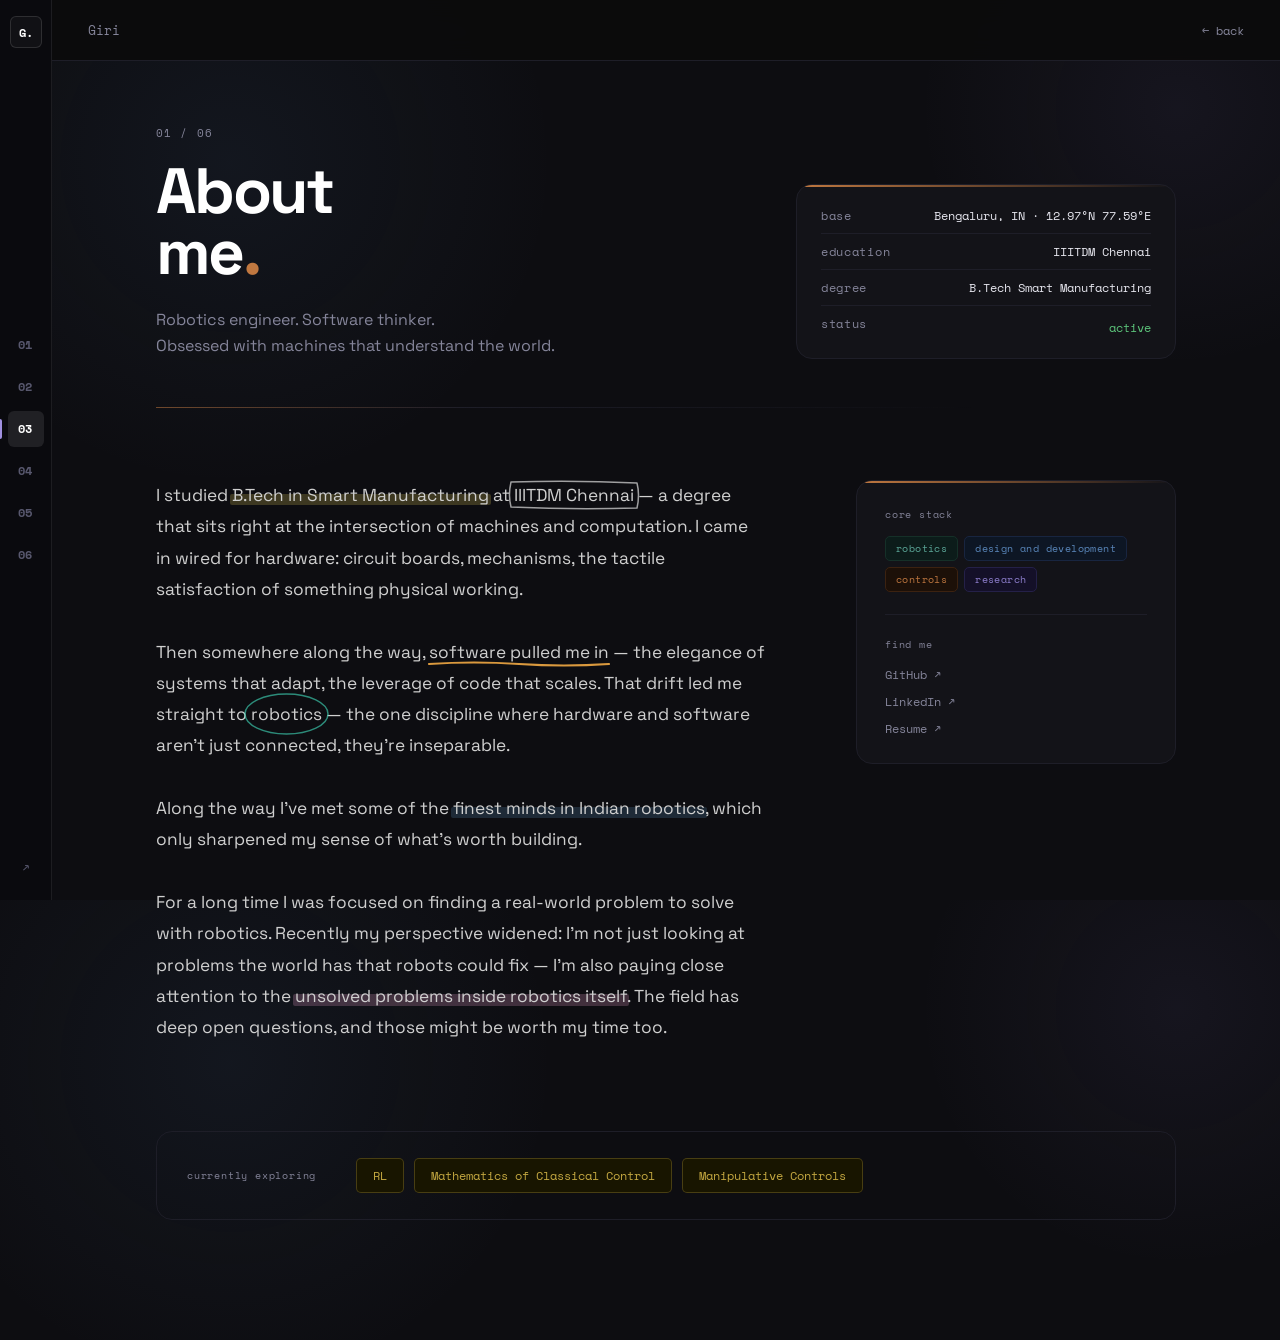
==== commit d2bf2d1e: "Resume Link Update" ====
--- a/about.html
+++ b/about.html
@@ -130,7 +130,7 @@
             <div class="sidebar-links">
               <a href="#" class="sidebar-link">GitHub ↗</a>
               <a href="#" class="sidebar-link">LinkedIn ↗</a>
-              <a href="#" class="sidebar-link">Resume ↗</a>
+              <a href="https://drive.google.com/file/d/1MSMbhZ4fSxgFy6-QwMqj027ghThyMx0n/view?usp=drive_link" target="_blank" rel="noopener noreferrer" class="sidebar-link">Resume ↗</a>
             </div>
           </div>
         </div>
